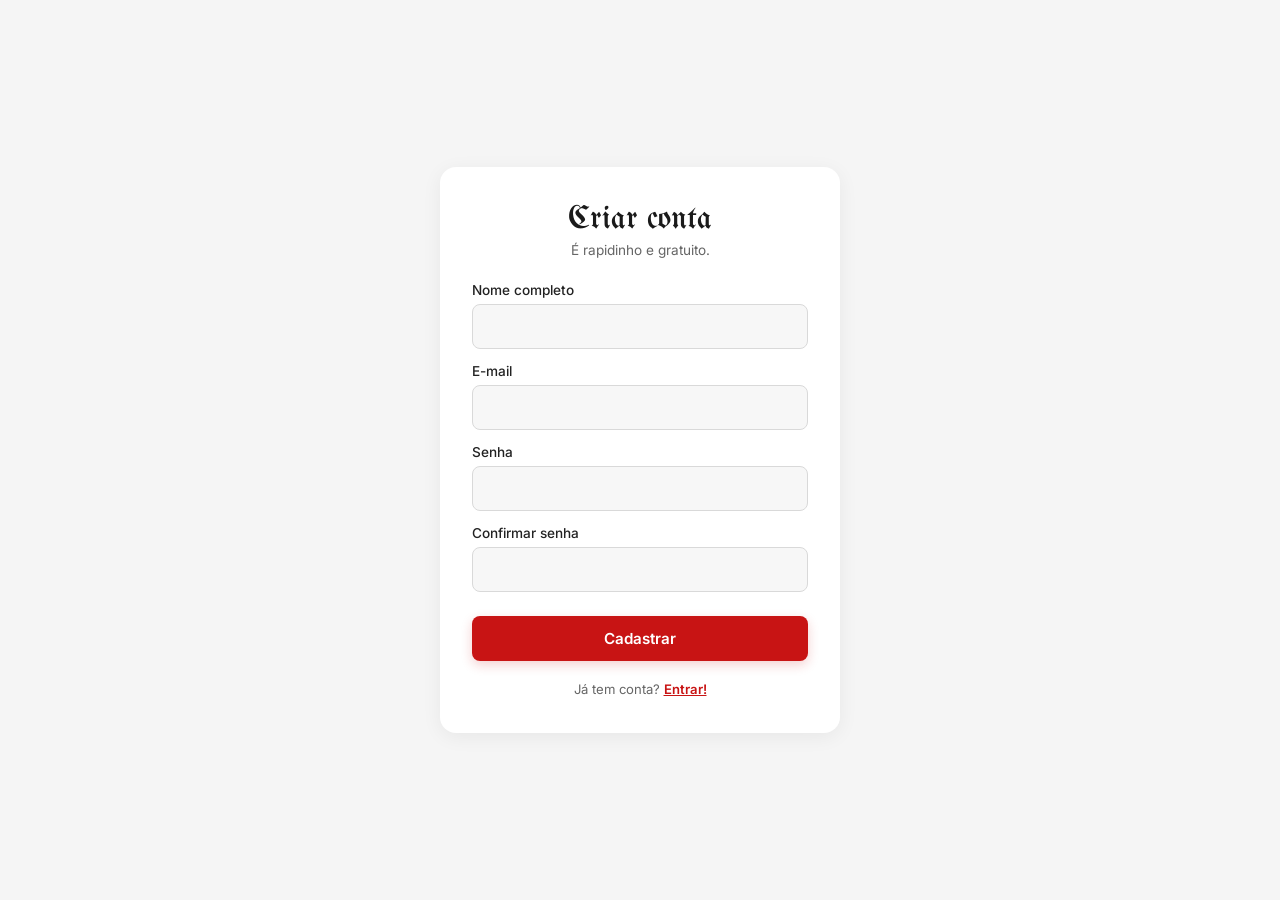
==== html/cadastro.html @ f151c3db "Adição de página de cadastro, Mudança de fonte e Adição de botão com número" ====
<!DOCTYPE html>
<html lang="pt-BR">
<head>
  <meta charset="UTF-8">
  <meta name="viewport" content="width=device-width, initial-scale=1.0">
  <title>Criar Conta - Voz do Bairro</title>
  <link rel="preconnect" href="https://fonts.googleapis.com">
  <link rel="preconnect" href="https://fonts.gstatic.com" crossorigin>
  <link href="https://fonts.googleapis.com/css2?family=Inter:wght@400;500;600&family=UnifrakturMaguntia&display=swap" rel="stylesheet">
  <link rel="stylesheet" href="../styles/cadastro.css">
</head>
<body>
  <main class="container">
    <section class="card">
      <h1 class="titulo">Criar conta</h1>
      <p class="subtitulo">É rapidinho e gratuito.</p>

      <form class="formulario" action="#" method="POST">
        <div class="campo">
          <label for="nome">Nome completo</label>
          <input type="text" id="nome" name="nome" required>
        </div>

        <div class="campo">
          <label for="email">E-mail</label>
          <input type="email" id="email" name="email" required>
        </div>

        <div class="campo">
          <label for="senha">Senha</label>
          <input type="password" id="senha" name="senha" required>
        </div>

        <div class="campo">
          <label for="confirmar-senha">Confirmar senha</label>
          <input type="password" id="confirmar-senha" name="confirmar-senha" required>
        </div>

        <button type="submit" class="btn-principal">Cadastrar</button>
      </form>

      <p class="rodape-link">
        Já tem conta? <a href="Login.html">Entrar!</a>
      </p>
    </section>
  </main>
</body>
</html>
---- styles/cadastro.css ----
* {
  margin: 0;
  padding: 0;
  box-sizing: border-box;
  font-family: 'Inter', sans-serif;
}

body {
  background-color: #f5f5f5;
  display: flex;
  justify-content: center;
  align-items: center;
  min-height: 100vh;
  padding: 20px;
}

.container {
  width: 100%;
  max-width: 400px;
}

.card {
  background-color: #ffffff;
  padding: 36px 32px;
  border-radius: 16px;
  box-shadow: 0 4px 20px rgba(0, 0, 0, 0.06);
  text-align: center;
}

.titulo {
  font-family: 'UnifrakturMaguntia', cursive;
  font-size: 2rem;
  color: #1a1a1a;
  font-weight: 400;
  margin-bottom: 6px;
}

.subtitulo {
  font-size: 0.85rem;
  color: #666666;
  margin-bottom: 24px;
}

.formulario {
  display: flex;
  flex-direction: column;
  gap: 14px;
  text-align: left;
}

.campo {
  display: flex;
  flex-direction: column;
  gap: 6px;
}

.campo label {
  font-size: 0.85rem;
  color: #222222;
  font-weight: 500;
}

.campo input {
  width: 100%;
  padding: 12px 14px;
  background-color: #f7f7f7;
  border: 1px solid #d9d9d9;
  border-radius: 8px;
  font-size: 0.95rem;
  outline: none;
  transition: border-color 0.2s;
}

.campo input:focus {
  border-color: #c81414;
}

.btn-principal {
  margin-top: 10px;
  width: 100%;
  padding: 13px;
  background-color: #c81414;
  color: #ffffff;
  border: none;
  border-radius: 8px;
  font-size: 0.95rem;
  font-weight: 600;
  cursor: pointer;
  box-shadow: 0 4px 12px rgba(200, 20, 20, 0.2);
  transition: all 0.3s cubic-bezier(0.4, 0, 0.2, 1);
}

.btn-principal:hover {
  background-color: #b01010;
  transform: translateY(-2px);
  box-shadow: 0 6px 16px rgba(200, 20, 20, 0.35);
}

.btn-principal:active {
  transform: translateY(1px);
  box-shadow: 0 2px 6px rgba(200, 20, 20, 0.2);
}

.rodape-link {
  margin-top: 20px;
  font-size: 0.82rem;
  color: #666666;
}

.rodape-link a {
  color: #c81414;
  font-weight: 600;
  text-decoration: underline;
}
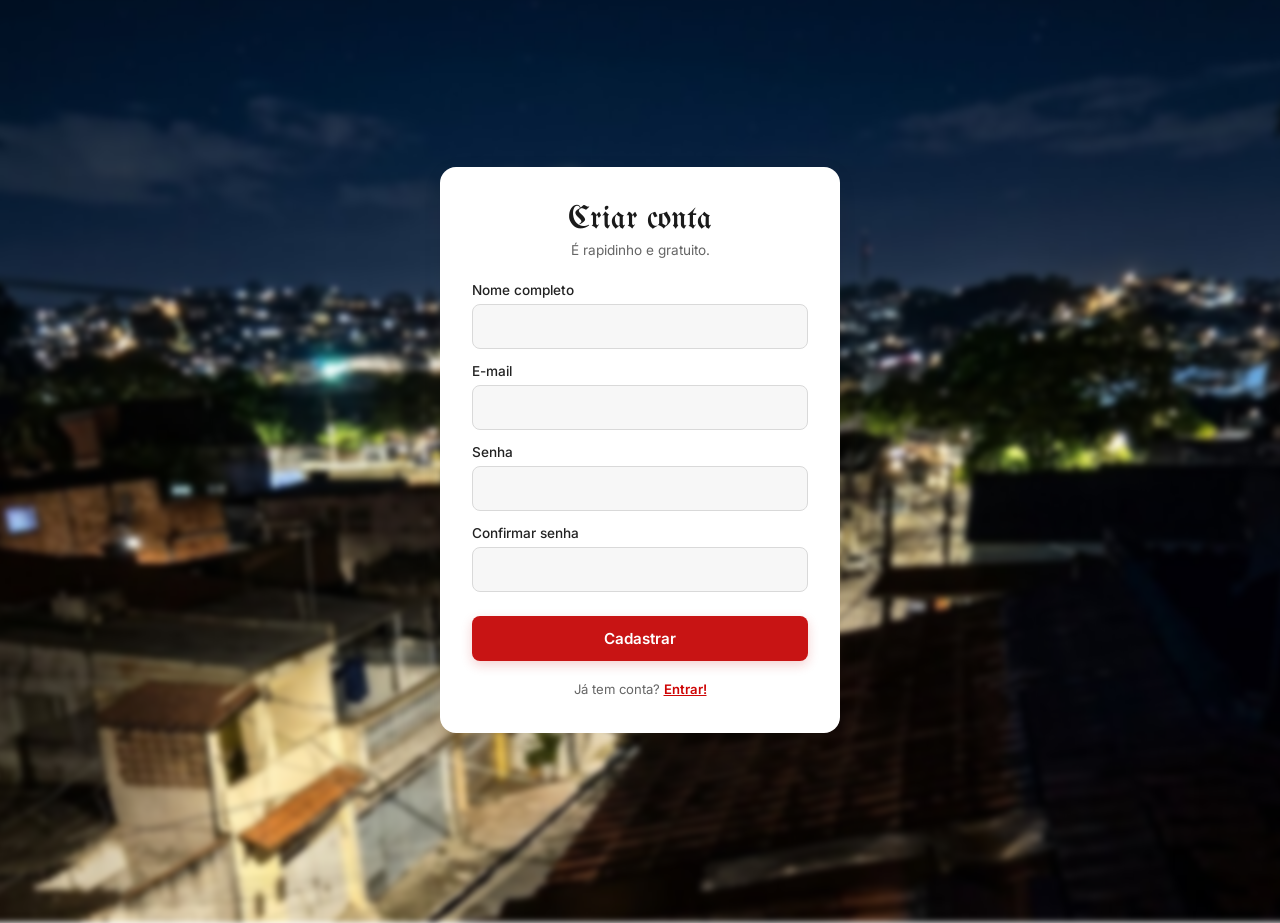
==== commit 071ed8c3: "Adição de página de Login e página de Cadastro" ====
--- a/html/cadastro.html
+++ b/html/cadastro.html
@@ -3,7 +3,10 @@
 <head>
   <meta charset="UTF-8">
   <meta name="viewport" content="width=device-width, initial-scale=1.0">
+  <meta name="view-transition" content="same-origin">
   <title>Criar Conta - Voz do Bairro</title>
+  <link rel="icon" type="image/x-icon" href="../img/logo.png"/>
+
   <link rel="preconnect" href="https://fonts.googleapis.com">
   <link rel="preconnect" href="https://fonts.gstatic.com" crossorigin>
   <link href="https://fonts.googleapis.com/css2?family=Inter:wght@400;500;600&family=UnifrakturMaguntia&display=swap" rel="stylesheet">
@@ -43,6 +46,8 @@
         Já tem conta? <a href="Login.html">Entrar!</a>
       </p>
     </section>
+
+    <script src="../js/transitions.js"></script>
   </main>
 </body>
 </html>
--- a/styles/cadastro.css
+++ b/styles/cadastro.css
@@ -6,12 +6,30 @@
 }
 
 body {
-  background-color: #f5f5f5;
+  position: relative;
   display: flex;
   justify-content: center;
   align-items: center;
   min-height: 100vh;
   padding: 20px;
+  margin: 0;
+  overflow: hidden;
+}
+
+body::before {
+  content: "";
+  position: absolute;
+  top: 0;
+  left: 0;
+  width: 100%;
+  height: 100%;
+  background-image: url(../img/img10.jpeg);
+  background-repeat: no-repeat;
+  background-position: center top;
+  background-size: cover;
+  filter: blur(3px);
+  transform: scale(1.05);
+  z-index: -1;
 }
 
 .container {
@@ -91,7 +109,7 @@
 }
 
 .btn-principal:hover {
-  background-color: #b01010;
+  background-color: #a81010;
   transform: translateY(-2px);
   box-shadow: 0 6px 16px rgba(200, 20, 20, 0.35);
 }
@@ -108,7 +126,7 @@
 }
 
 .rodape-link a {
-  color: #c81414;
+  color: #ce0505;
   font-weight: 600;
   text-decoration: underline;
 }
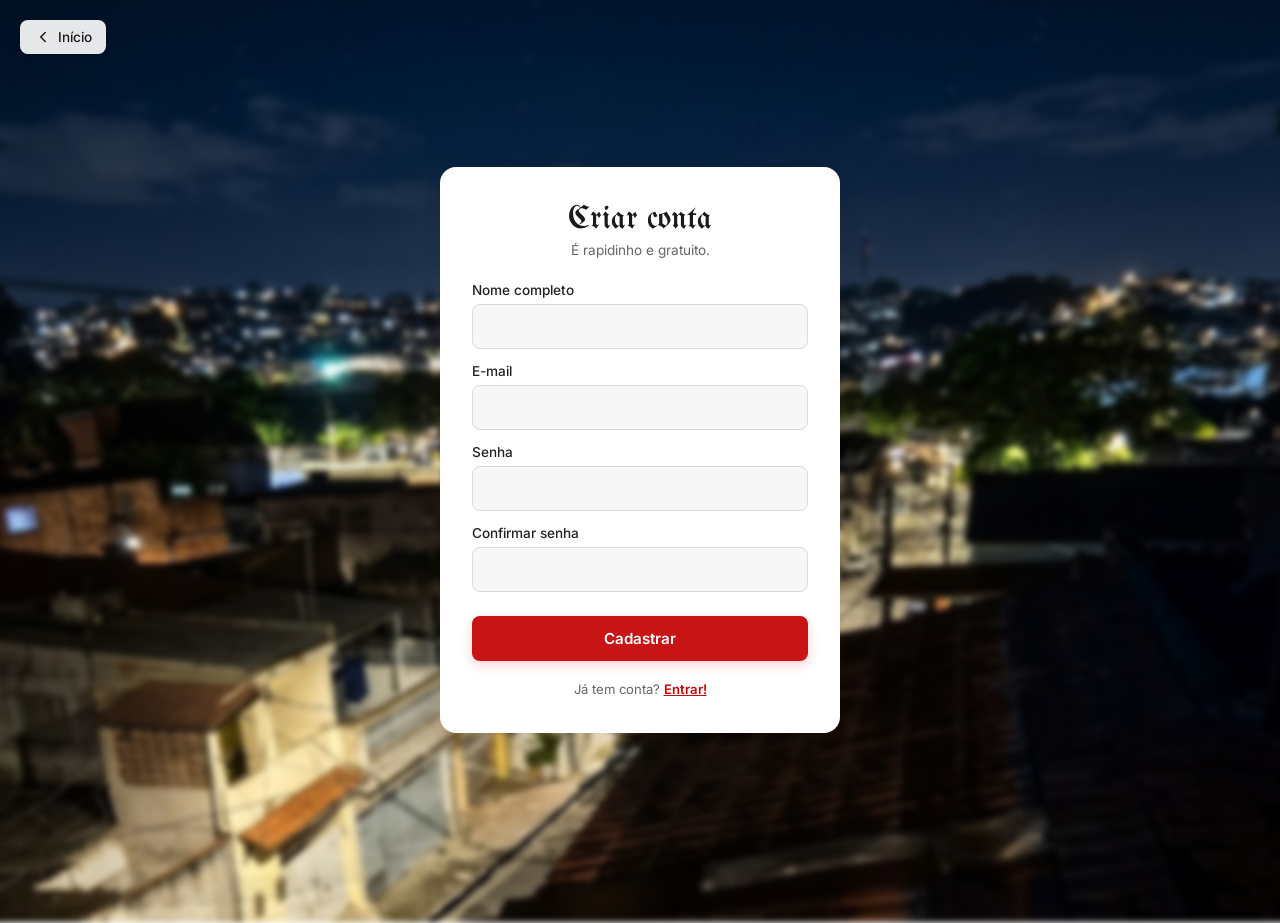
==== commit bba15545: "Adição de botão de voltar ao inicio nas páginas de Login e Cadastro" ====
--- a/html/cadastro.html
+++ b/html/cadastro.html
@@ -13,6 +13,12 @@
   <link rel="stylesheet" href="../styles/cadastro.css">
 </head>
 <body>
+  <!-- Botão de Voltar ao Início -->
+  <a href="../index.html" class="btn-voltar" title="Voltar ao início">
+    <svg xmlns="http://www.w3.org/2000/svg" width="18" height="18" viewBox="0 0 24 24" fill="none" stroke="currentColor" stroke-width="2" stroke-linecap="round" stroke-linejoin="round"><path d="m15 18-6-6 6-6"/></svg>
+    Início
+  </a>
+
   <main class="container">
     <section class="card">
       <h1 class="titulo">Criar conta</h1>
@@ -46,8 +52,6 @@
         Já tem conta? <a href="Login.html">Entrar!</a>
       </p>
     </section>
-
-    <script src="../js/transitions.js"></script>
   </main>
 </body>
 </html>
--- a/styles/cadastro.css
+++ b/styles/cadastro.css
@@ -129,4 +129,31 @@
   color: #ce0505;
   font-weight: 600;
   text-decoration: underline;
+}
+
+/* Botão Voltar ao Início */
+.btn-voltar {
+  position: absolute;
+  top: 20px;
+  left: 20px;
+  display: flex;
+  align-items: center;
+  gap: 6px;
+  padding: 8px 14px;
+  background-color: rgba(255, 255, 255, 0.9);
+  color: #1a1a1a;
+  text-decoration: none;
+  font-size: 0.85rem;
+  font-weight: 500;
+  border-radius: 8px;
+  box-shadow: 0 2px 10px rgba(0, 0, 0, 0.1);
+  backdrop-filter: blur(4px);
+  transition: all 0.2s ease;
+  z-index: 10;
+}
+
+.btn-voltar:hover {
+  background-color: #ffffff;
+  color: #ce0505;
+  transform: translateY(-1px);
 }
